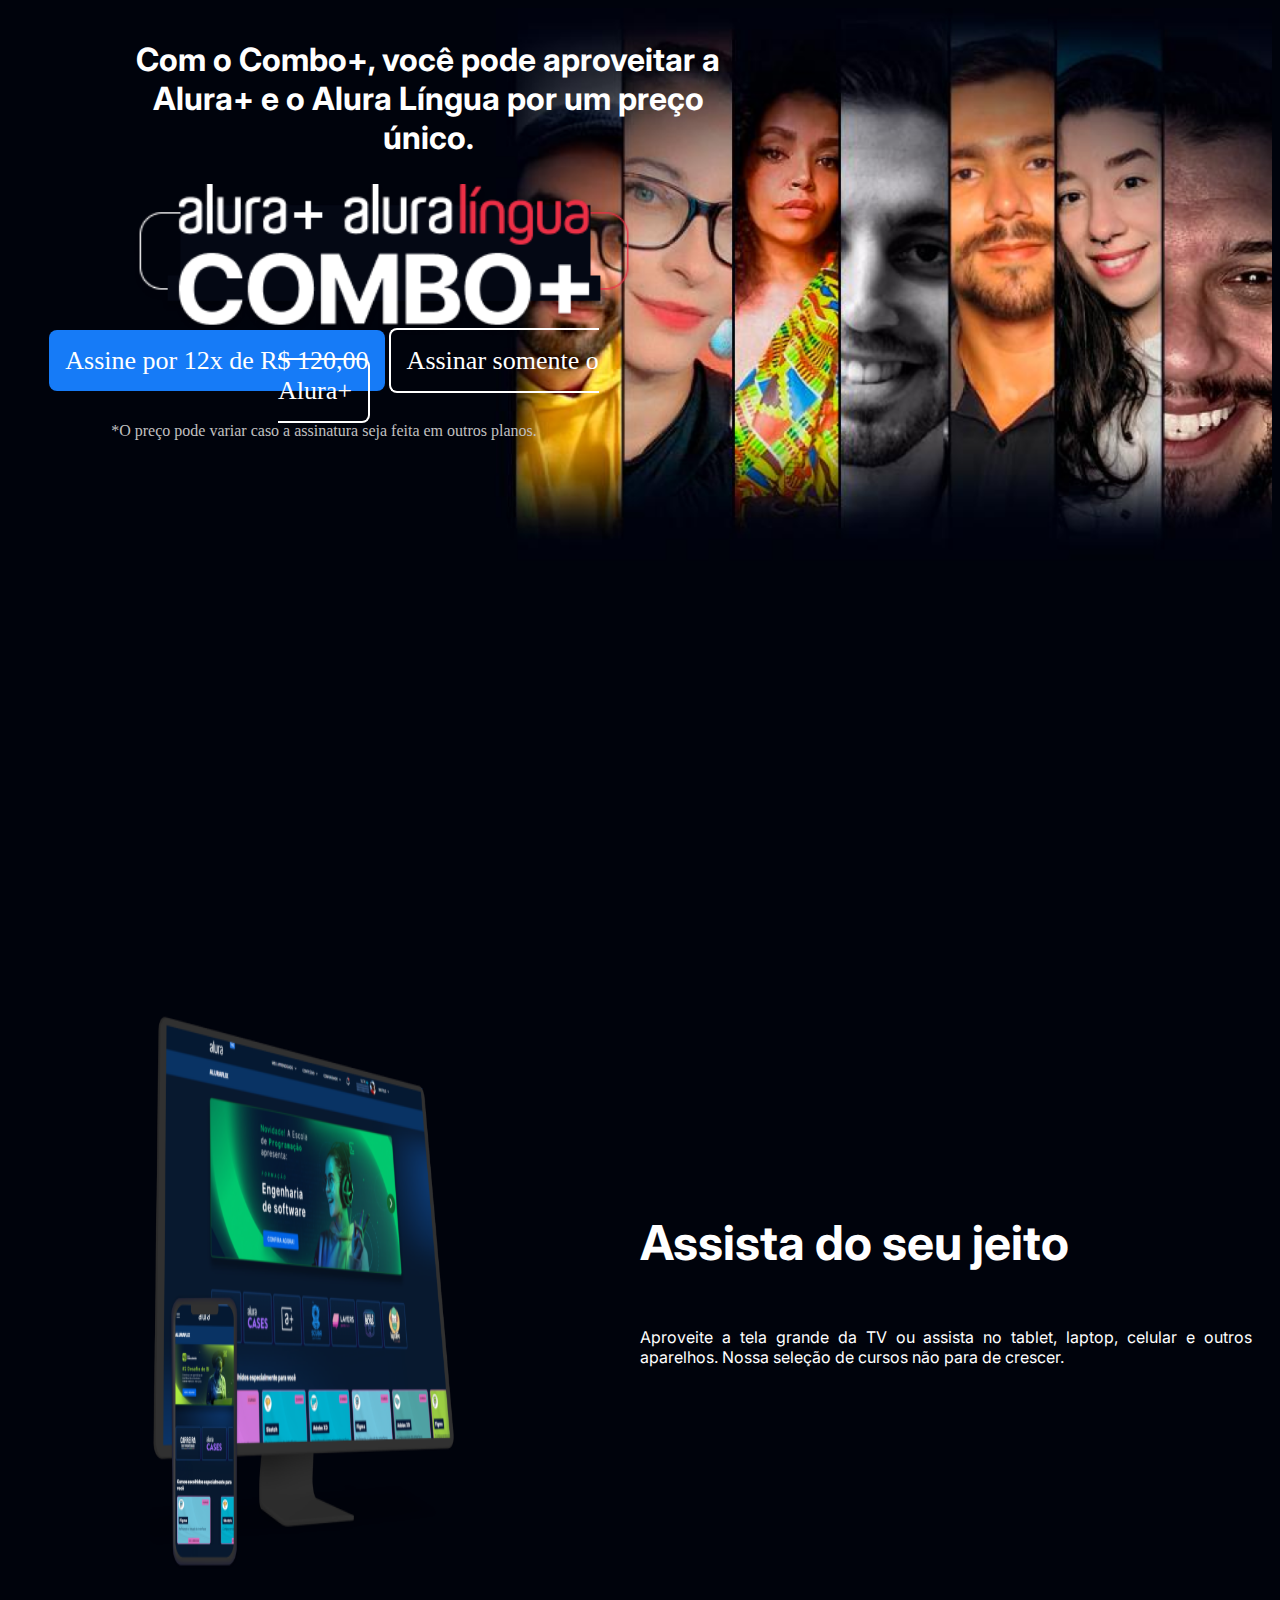
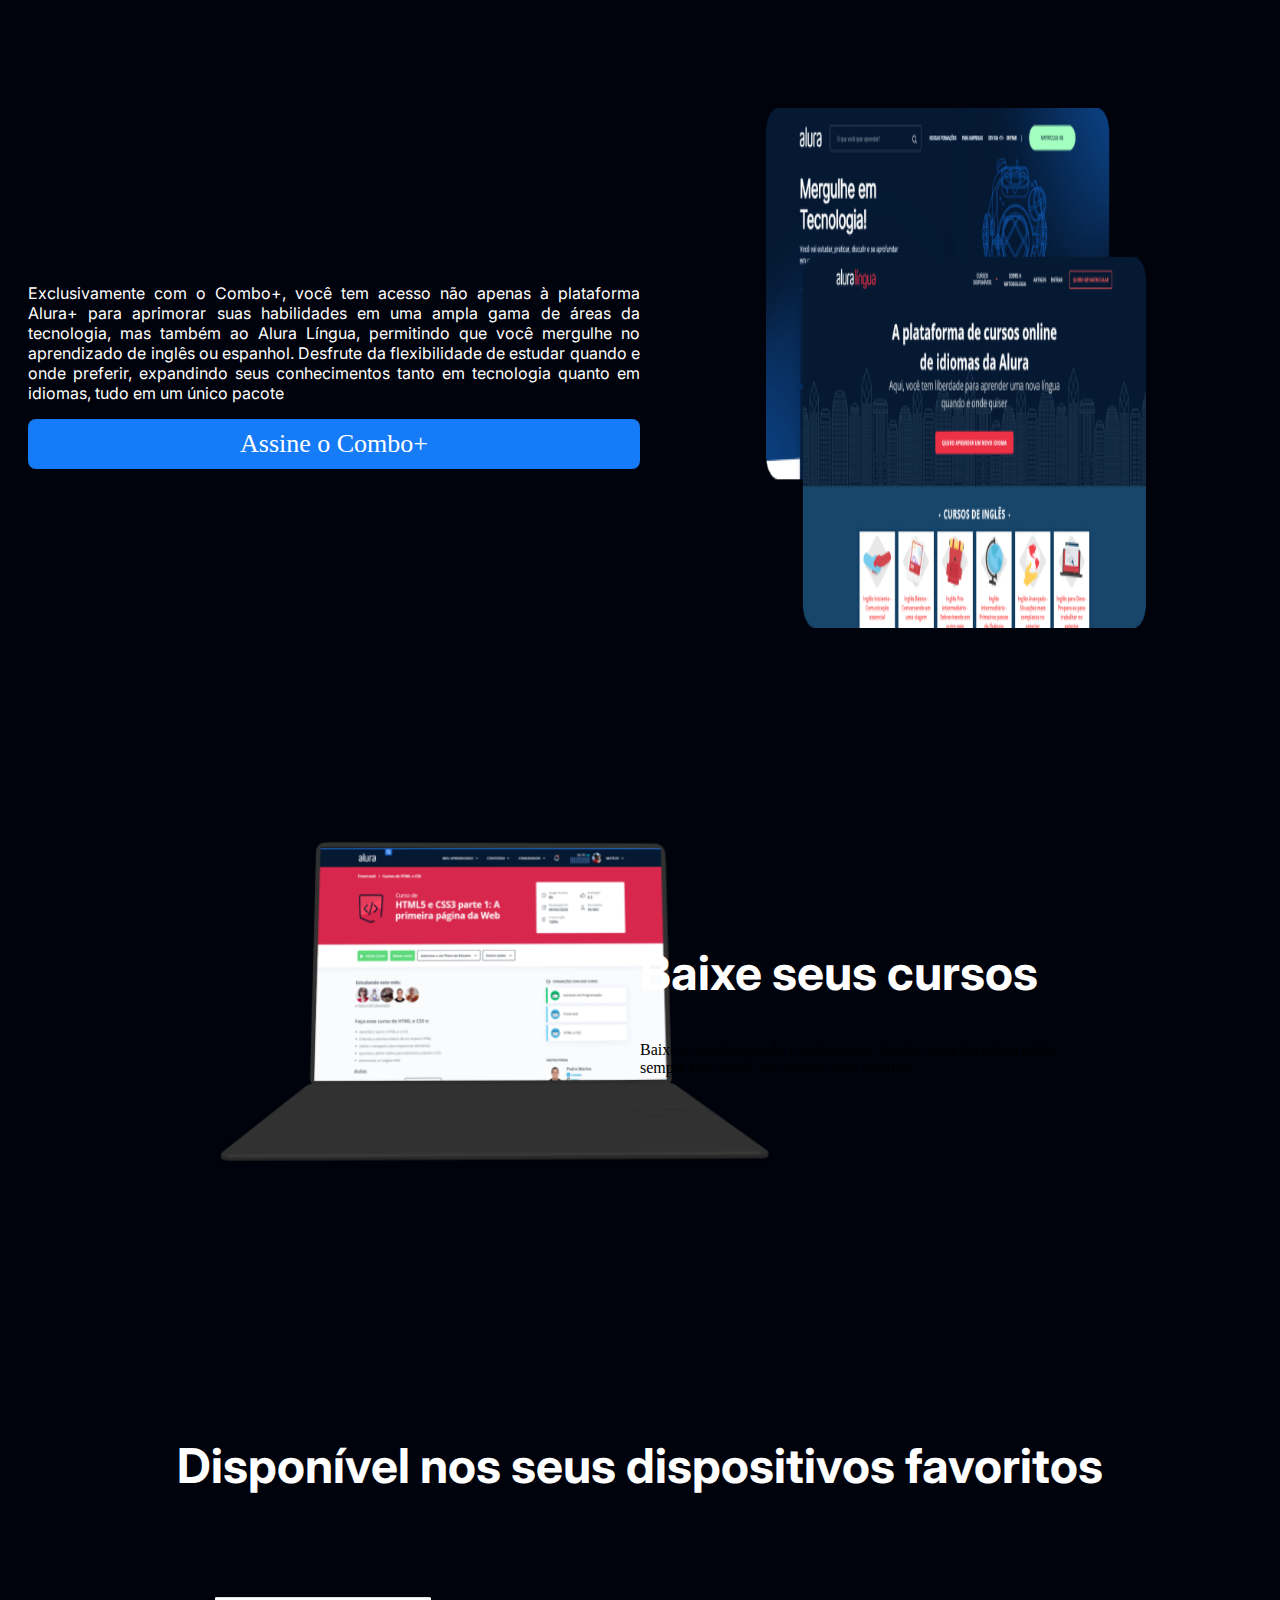
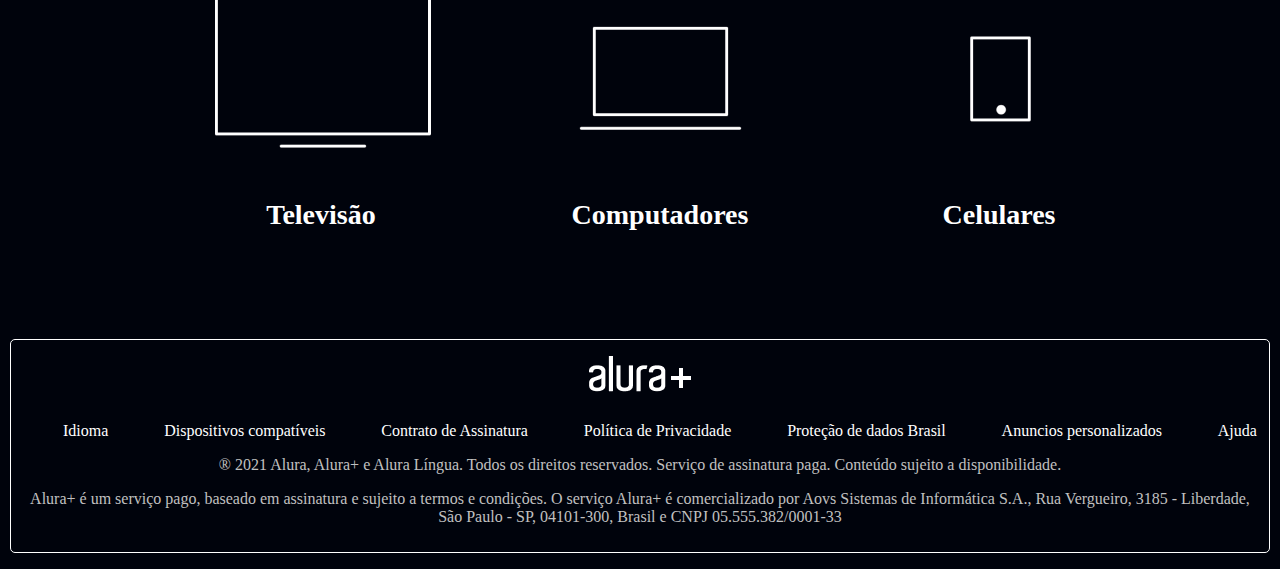
==== Front_end praticando/index.html @ 16704147 "Upando porftfólio" ====
<!DOCTYPE html>
<html lang="pt-br">

<head>
    <meta charset="UTF-8">
    <meta name="viewport" content="width=device-width, initial-scale=1.0">
    <title>Alura Plus</title>
    <link rel="stylesheet" href="./style/stylesPlus.css">
</head>

<body>
    <header class="cabecalho">
        <div class="compra">
            <p class="textheader">Com o Combo+, você pode aproveitar a Alura+ e o Alura Língua por um preço único.</p>
            <img class="combo" src="./image/Combo.png" alt="imagem da promoção">

            <div class="botões">
                <a href="https://www.alura.com.br/" class="botao1"> Assine por 12x de R$ 120,00</a>
                <a href="https://www.alura.com.br/" class="botao2"> Assinar somente o Alura+</a>
                <p class="texto__secudario">*O preço pode variar caso a assinatura seja feita em outros planos.</p>
            </div>
        </div>
    </header>

    <main>
        <div class="div_pai">

       
            <section class="container1">
                <img class="parte1__imagem" src="./image/Plataformas.png" alt="computador da parte 1">
                <div class="parte1">
                    <h2 class="parte1__titulo">
                        Assista do seu jeito
                    </h2>
                    <p class="texto_containers">
                        Aproveite a tela grande da TV ou assista no tablet, laptop, celular e outros aparelhos. Nossa
                        seleção de
                        cursos não para de crescer.
                    </p>
                </div>
            </section>

            <section class="container2">
                <div class="parte2">
                    <p class="texto_containers">
                        Exclusivamente com o Combo+, você tem acesso não apenas à plataforma Alura+ para aprimorar suas
                        habilidades em uma ampla gama de áreas da tecnologia,
                        mas também ao Alura Língua, permitindo que você mergulhe no aprendizado de inglês ou espanhol.
                        Desfrute da flexibilidade de estudar quando e onde preferir,
                        expandindo seus conhecimentos tanto em tecnologia quanto em idiomas, tudo em um único pacote
                    </p>
                    <a style="padding: 10px;" href="https://www.alura.com.br/" class="botao__combo"> Assine o Combo+</a>
                </div>
                <img class="parte2__imagem" src="./image/Telas.png" alt="Telas do combo+">
            </section>

            <section class="container3">
                <img class="parte3__imagem" src="./image/Notebook.png" alt="notebook">
                <div class="parte3">
                    <h2 class="parte3__titulo">
                        Baixe seus cursos
                    </h2>
                    <p class="parte3__texto">
                        Baixe e assista quando e onde quiser. Assim, seus favoritos estão sempre com você, até mesmo sem
                        internet.
                    </p>
                </div>
            </section>
            <br>
            <section class="dispositivos">
                <h2 class="dispositivos__titulo">
                    Disponível nos seus dispositivos favoritos
                </h2>
                <ul class="dispositivos__listas">
                    <li>
                        <img class="image_lista" src="./image/tv.png" alt="icone televisão">
                        <h3 class="lista__item">Televisão</h3>
                    </li>
                    <li>
                        <img  class="image_lista" src="./image/computador.png" alt="icone computador">
                        <h3 class="lista__item"> Computadores</h3>
                    </li>
                    <li>
                        <img  class="image_lista" src="./image/celular.png" alt="icone celular">
                        <h3 class="lista__item"> Celulares</h3>
                    </li>
                </ul>
            </section>
        </div>
    </main>

    <footer class="rodape">
        <fieldset class="fieldset_rodape">
            <img class="logoplus" src="./image/Logo.png" alt="Alura plus">
            <ul class="lista__rodape">
                <li class="lista__link">
                    <a style="text-decoration: none; color: white;" href="https://www.aluralingua.com.br/">Idioma</a>
                </li>
                <li class="lista__link">
                    <a style="text-decoration: none; color: white;"
                        href="https://cursos.alura.com.br/forum/topico-requisitos-292998#:~:text=Requisitos%20n%C3%A3o%20funcionais%3A%20Aplicativo%20deve,em%20menos%20de%2010%20segundos.">Dispositivos
                        compatíveis</a>
                </li>
                <li class="lista__link">
                    <a style="text-decoration: none; color: white;" href="#">Contrato de Assinatura</a>
                </li>
                <li class="lista__link">
                    <a style="text-decoration: none; color: white;"
                        href="https://www.alura.com.br/politica-de-privacidade">Política de Privacidade</a>
                </li>
                <li class="lista__link">
                    <a style="text-decoration: none; color: white;" href="#">Proteção de dados Brasil</a>
                </li>
                <li class="lista__link">
                    <a style="text-decoration: none; color: white;" href="#">Anuncios personalizados</a>
                </li>
                <li class="lista__link">
                    <a style="text-decoration: none; color: white;" href="#">Ajuda</a>
                </li>
            </ul>
            <p class="rodape_texto">
                ® 2021 Alura, Alura+ e Alura Língua. Todos os direitos reservados. Serviço de assinatura paga. Conteúdo
                sujeito a disponibilidade.
            </p>
            <p class="rodape_texto">
                Alura+ é um serviço pago, baseado em assinatura e sujeito a termos e condições. O serviço Alura+ é
                comercializado por Aovs Sistemas de Informática S.A., Rua Vergueiro, 3185 - Liberdade, São Paulo - SP,
                04101-300, Brasil e CNPJ 05.555.382/0001-33
            </p>
        </fieldset>
    </footer>
</body>

</html>
---- Front_end praticando/style/stylesPlus.css ----
@import url('https://fonts.googleapis.com/css2?family=Inter:wght@100..900&display=swap');

:root {
    --texto-titulo: #FFFFFF;
    --texto-secundario: #c0c0c0;
    --cor-fundo: #00030C;
    --botao-azul: #167BF7;
}

body {
    background-color: var(--cor-fundo);
}

header {
    background-image: url(/Front_end\ praticando/image/Background.png);
    background-repeat: no-repeat;
    background-size: contain;
    text-align: center;
    align-items: center;

}

.compra {
    display: flex;
    flex-direction: column;
    gap: 10px;
    height: 100vh;
}

.combo {
    width: 500px;
    padding-left: 20%;
}

.textheader {
    color: var(--texto-titulo);
    font-weight: 700;
    font-family: "Inter", sans-serif;
    font-size: 32px;
    width: 588px;
    height: 102px;
    top: 125px;
    padding-left: 20%;
}

.cabecalho {
    display: grid;
    grid: 50% 50%;
    grid-template-columns: 50% 50%;
}

.botao1 {
    padding: 16px;
    border-radius: 8px;
    gap: 16px;
    background-color: var(--botao-azul);
    color: var(--texto-titulo);
    font-size: 26px;
    text-decoration: none;
    text-align: center;
}

.botao2 {
    padding: 16px;
    border-radius: 8px;
    border-color: #FFFFFF;
    border: 2px solid;
    gap: 16px;
    background-color: transparent;
    color: var(--texto-titulo);
    text-decoration: none;
    text-align: center;
    font-size: 26px;
}

.texto__secudario {
    color: var(--texto-secundario);
    text-align: center;
}

.container1 {
    display: grid;
    grid: 50% 50%;
    grid-template-columns: 50% 50%;
    padding: 20px;
    top: 20px;
    align-items: center;
}

.parte1 {
    display: flex;
    flex-direction: column;
}

.parte1__titulo {
    color: var(--texto-titulo);
    font-size: 48px;
    font-family: "Inter", sans-serif;
}

.texto_containers {
    color: var(--texto-titulo);
    font-size: 16px;
    font-family: "Inter", sans-serif;
    text-align: justify;
}

.parte1__imagem {
    width: 50%;
    height: 700px;
    padding-left: 20%;
}

.container2 {
    display: grid;
    grid: 50% 50%;
    grid-template-columns: 50% 50%;
    padding-top: 60px;
    top: 20px;
    align-items: center;
}

.parte2 {
    display: flex;
    flex-direction: column;
    padding-left: 20px;
}

.botao__combo {
    padding: 16px;
    border-radius: 8px;
    gap: 16px;
    background-color: var(--botao-azul);
    color: var(--texto-titulo);
    font-size: 26px;
    text-decoration: none;
    text-align: center;
    display: inline-block;
}

.parte2__imagem {
    width: 60%;
    height: 520px;
    padding-left: 20%;
}

.container3 {
    display: grid;
    grid: 50% 50%;
    grid-template-columns: 50% 50%;
    padding: 200px;
    top: 20px;
    align-items: center;
}

.parte3__titulo {
    color: var(--texto-titulo);
    font-size: 48px;
    font-family: "Inter", sans-serif;
}

.parte3__imagem {
    height: 340px;
    left: 100px;

}

.dispositivos__titulo {
    color: var(--texto-titulo);
    font-size: 48px;
    font-family: "Inter", sans-serif;
}

.dispositivos__listas {
    display: flex;
    justify-content: center;
    list-style-type: none;
    margin: 5em 0;
}

.dispositivos {
    margin-top: 50px;
    text-align: center;
    color: var(--texto-titulo);
}

.lista__item {
    font-size: 28px;
    color: var(--texto-titulo);
}

.rodape {
    color: var(--texto-titulo);
    text-align: center;
    margin: 1em 0;
    text-decoration: none;
}

.lista__rodape {
    display: flex;
    justify-content: space-between;
    list-style-type: none;
    color: var(--texto-titulo);
}

.rodape_texto {
    color: var(--texto-secundario);
}

.logoplus {
    margin: 10px;
}

.fieldset_rodape {
    border: 1px solid;
    border-radius: 5px;
}

@media screen and (max-width: 480px) {
    .cabecalho {
        display: flex;
        justify-content: center;
        align-items: center;
        background-image: none;
    }
    
    .combo {
        width: 20rem;
        margin: 0 auto; /* Centraliza horizontalmente */
    }
    
    .compra {
        margin: 2em auto; /* Centraliza horizontalmente */
        display: flex;
        justify-content: center;
        align-items: center;
    }
    
    .textheader {
        text-align: center;
    }
    .div_pai {
        display: block;
        justify-content: center; /* Centraliza horizontalmente */
        padding-left: 16%;
     
    }
    
    .botões {
        display: flex;
        flex-direction: column;
        align-items: center;
        padding: 25px;
        gap: 25px;
        margin-left: auto;
        margin-right: auto;
    }
  
    .container1 {
        display: block;
        margin: 0;
        text-align: center;
    }

    .parte1__imagem {
        width: 25rem;
        padding: 10px;
    }

    .parte1__titulo {
        text-align: center;
    }

    .texto_containers {
        text-align: center;
    }

    .container2 {
        display: flex;
        flex-direction: column-reverse;
        margin: 0;
    }

    .parte2__imagem {
        width: 20rem;
        display: flex;
        padding: 10px;
    }

    .parte2__titulo {
        text-align: center;
    }

    .container3 {
        display: flex;
        flex-direction: column;
        align-items: center;
        text-align: center;
    }

    .parte3__imagem {
        width: 400px; /* Largura desejada */
        margin-left: -15%; /* Desloca a imagem para a direita */
        padding: 10px;
        margin-top: 10px; /* Adiciona um espaço entre a imagem e o texto */
    }

    .parte3__titulo {
        text-align: center;
    }

    .parte3__texto {
        color: var(--texto-titulo);
        font-family: "Inter", sans-serif;
        text-align: justify;
        flex-grow: 1; /* Ocupa todo o espaço disponível */
        padding: 0 20px; /* Adiciona um espaçamento lateral */
    }


    .dispositivos{
        display: block;
        margin-left: 10%;
    }
    .dispositivos__titulo{
        padding-left: 5%;
    }
    .dispositivos__listas{
        display: block;
        align-items: center;
        padding-right: 25%;
    }
    .image_lista {
        display: flex;
        margin-left: -28%; /* Move os ícones um pouco para a esquerda */
    }
    .fieldset_rodape{
        border: none;
    }

    .lista__rodape{
        display: block;
        
    }
    .logoplus {
        margin: 10px;
        padding-left: 5%

    }
}
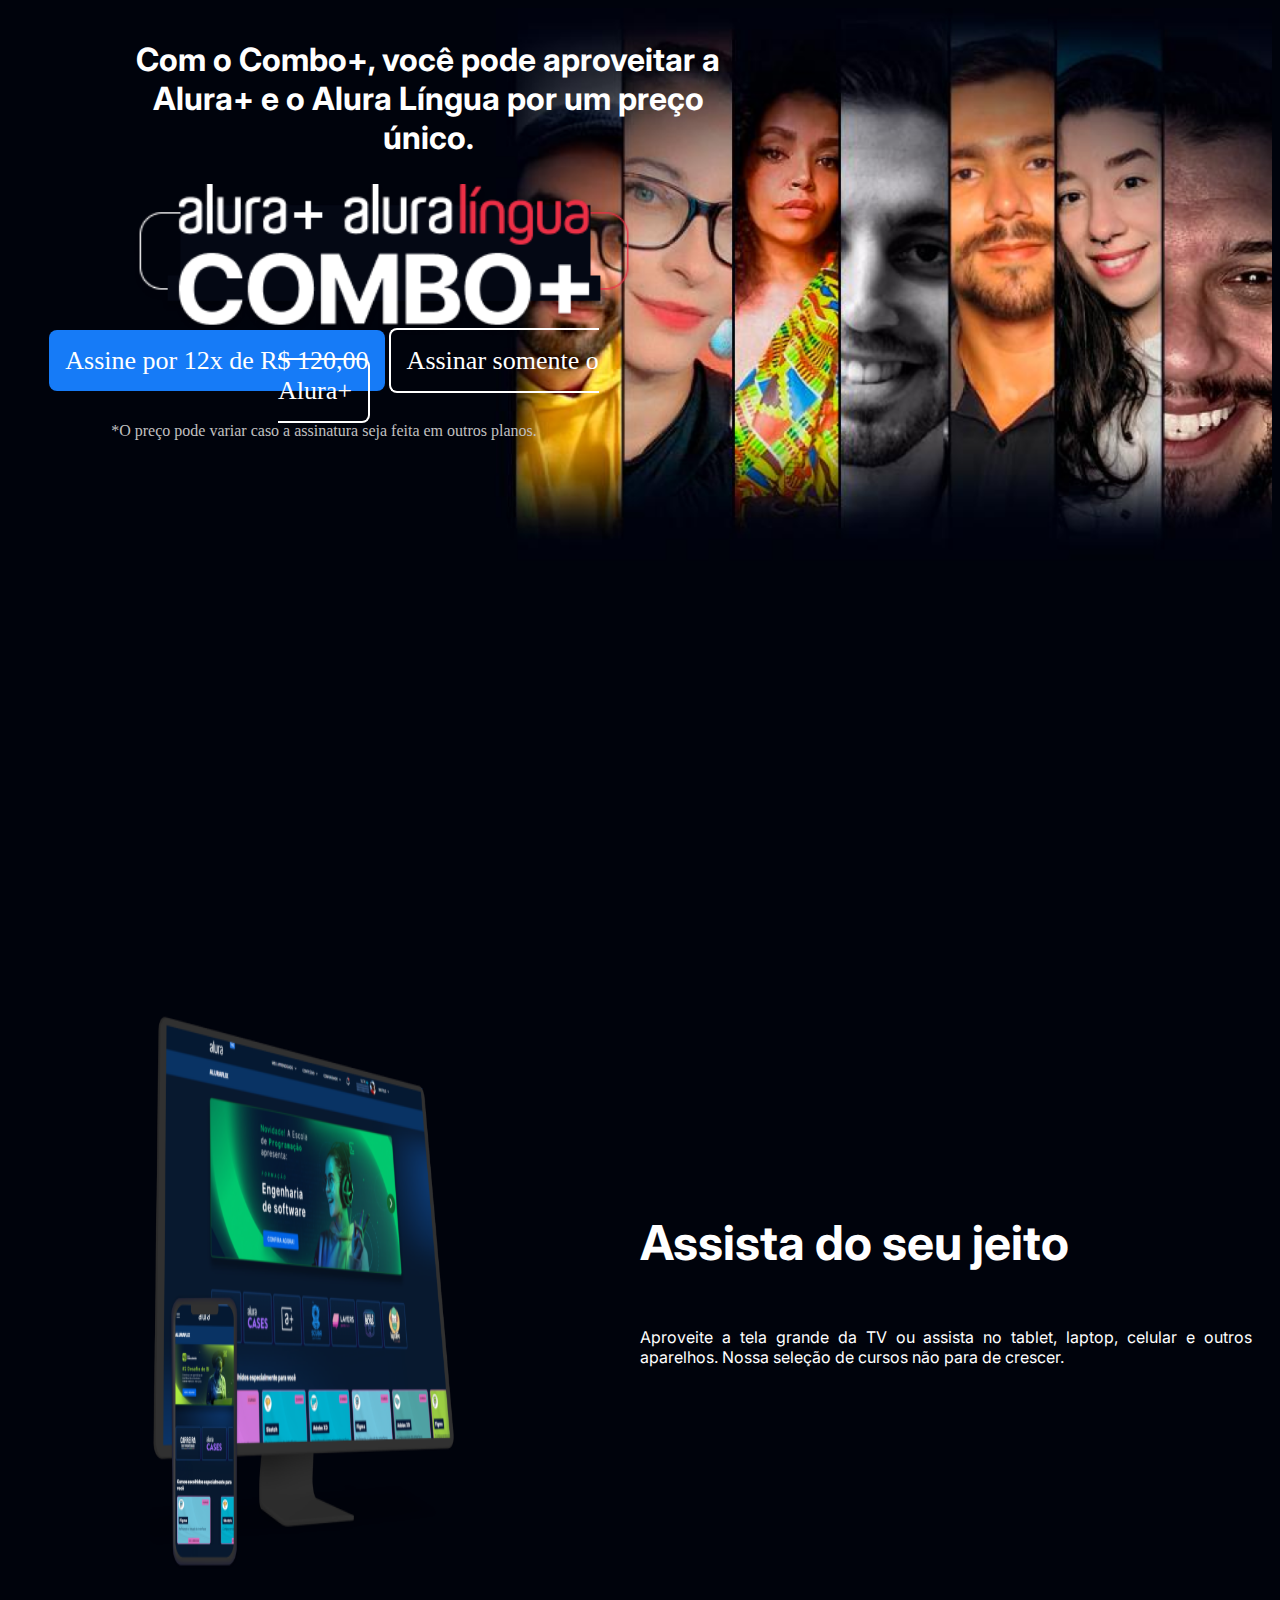
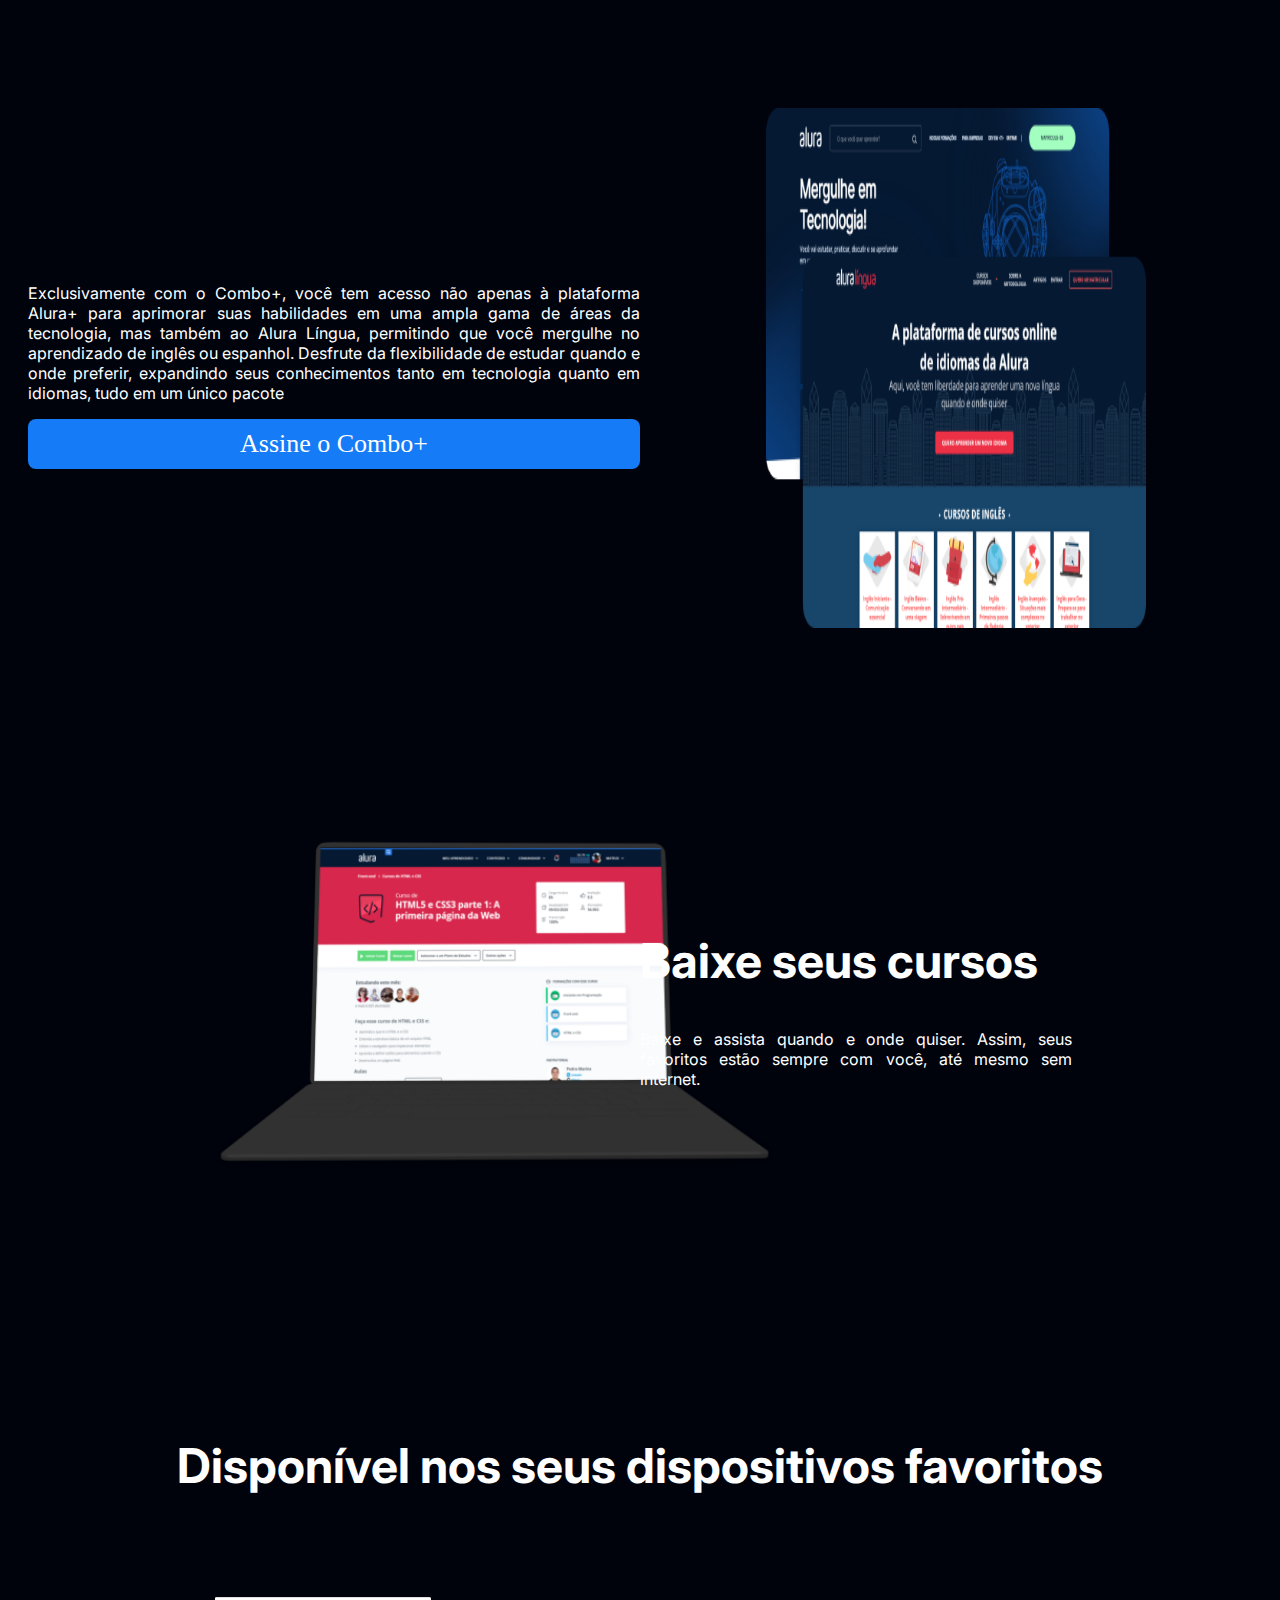
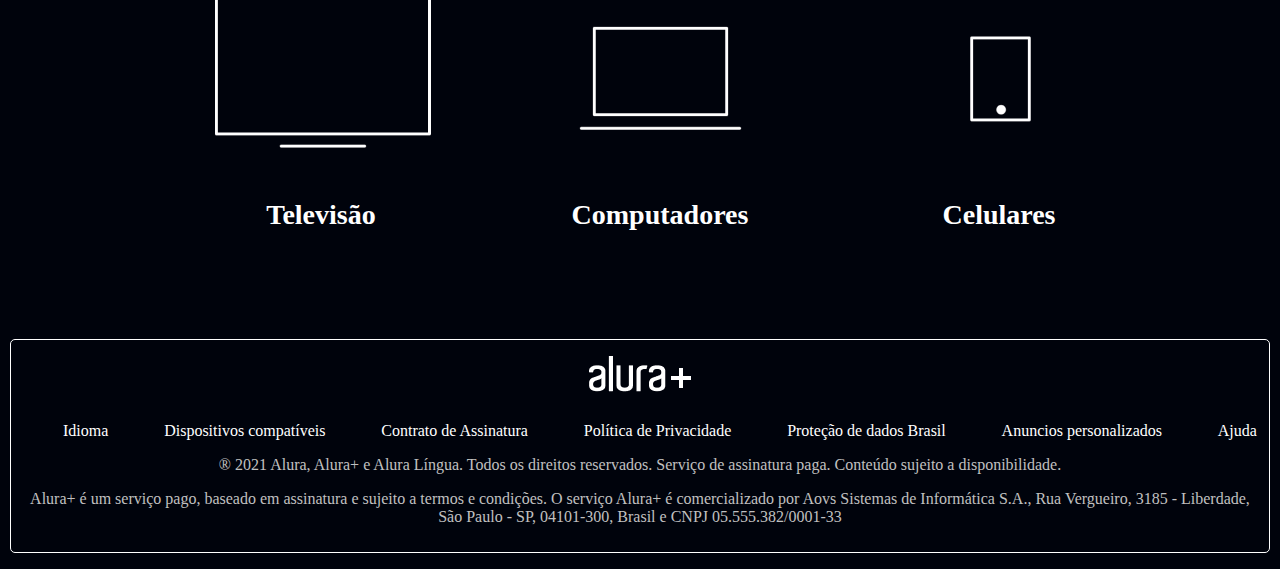
==== commit 30d68bd8: "Adicionando projeto Fokus" ====
--- a/Front_end praticando/index.html
+++ b/Front_end praticando/index.html
@@ -60,7 +60,7 @@
                     <h2 class="parte3__titulo">
                         Baixe seus cursos
                     </h2>
-                    <p class="parte3__texto">
+                    <p class="texto_containers">
                         Baixe e assista quando e onde quiser. Assim, seus favoritos estão sempre com você, até mesmo sem
                         internet.
                     </p>
--- a/Front_end praticando/style/stylesPlus.css
+++ b/Front_end praticando/style/stylesPlus.css
@@ -153,6 +153,8 @@
     align-items: center;
 }
 
+
+
 .parte3__titulo {
     color: var(--texto-titulo);
     font-size: 48px;
